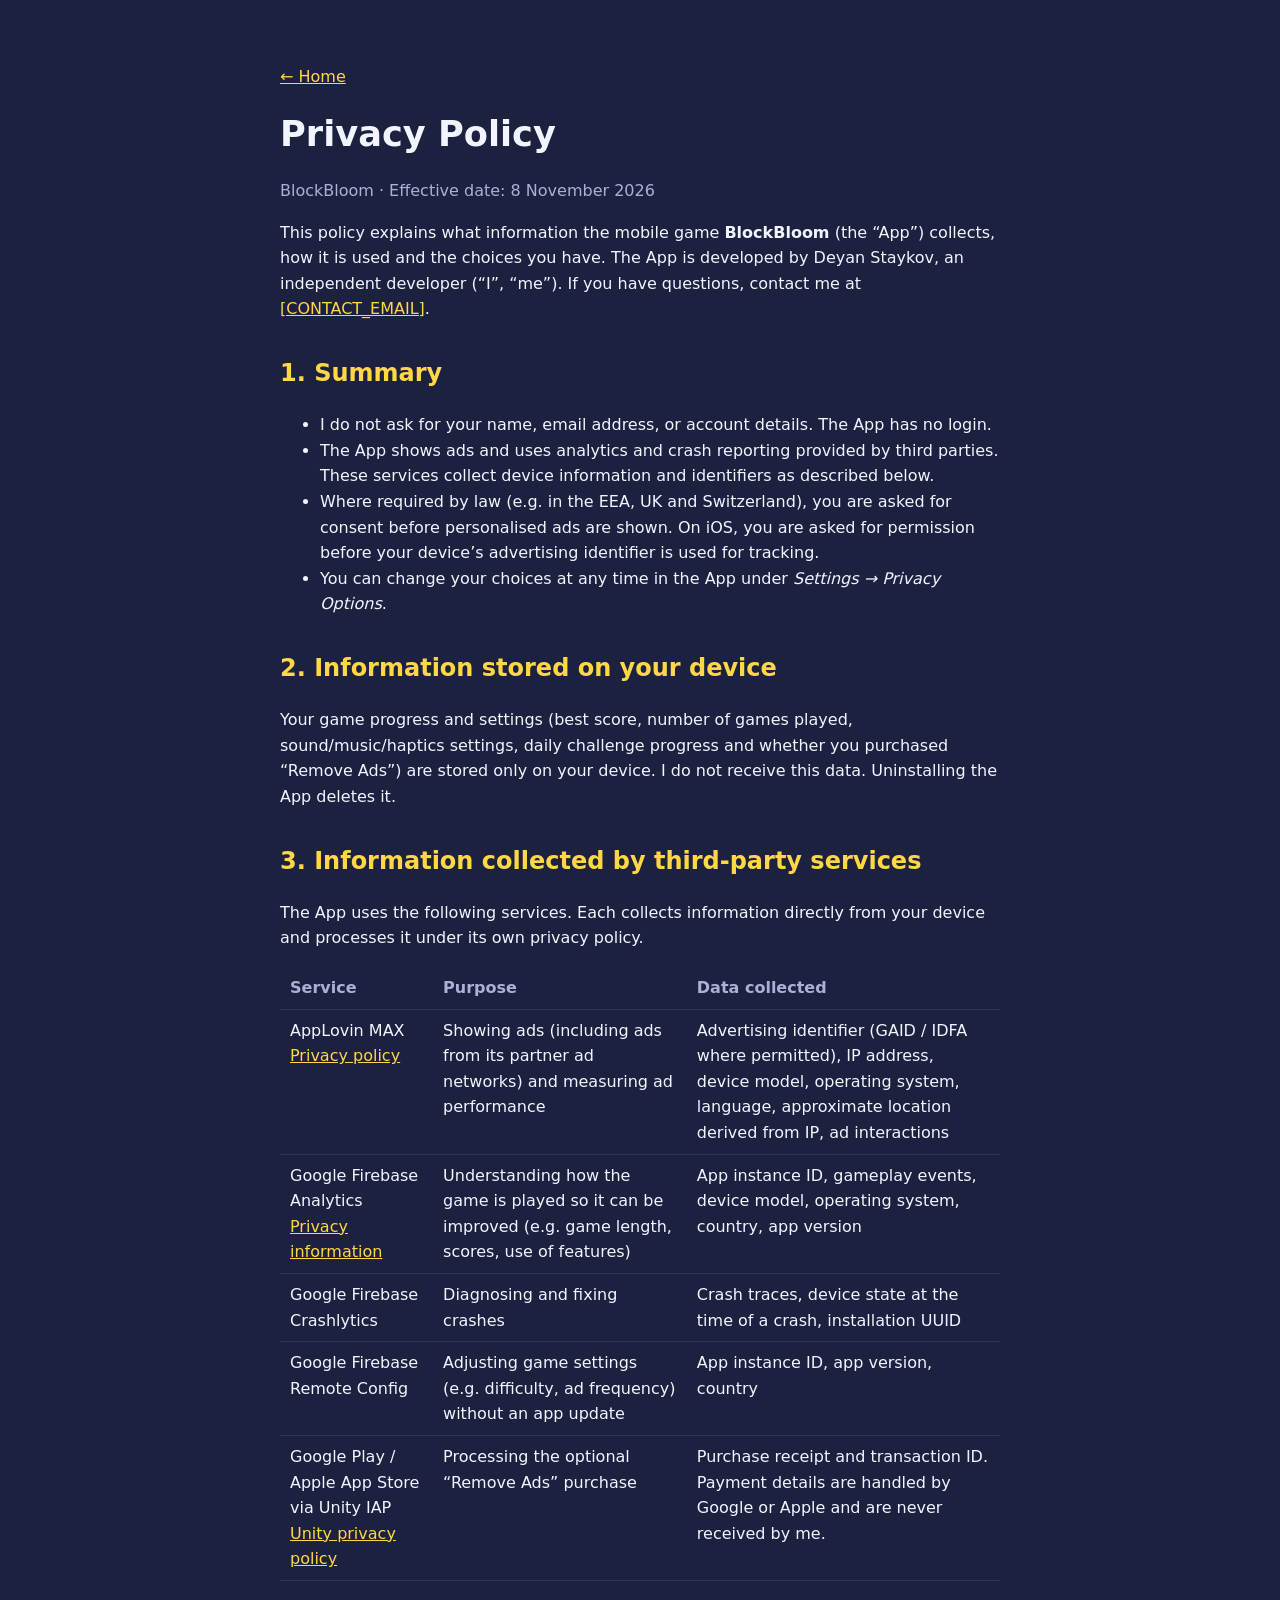
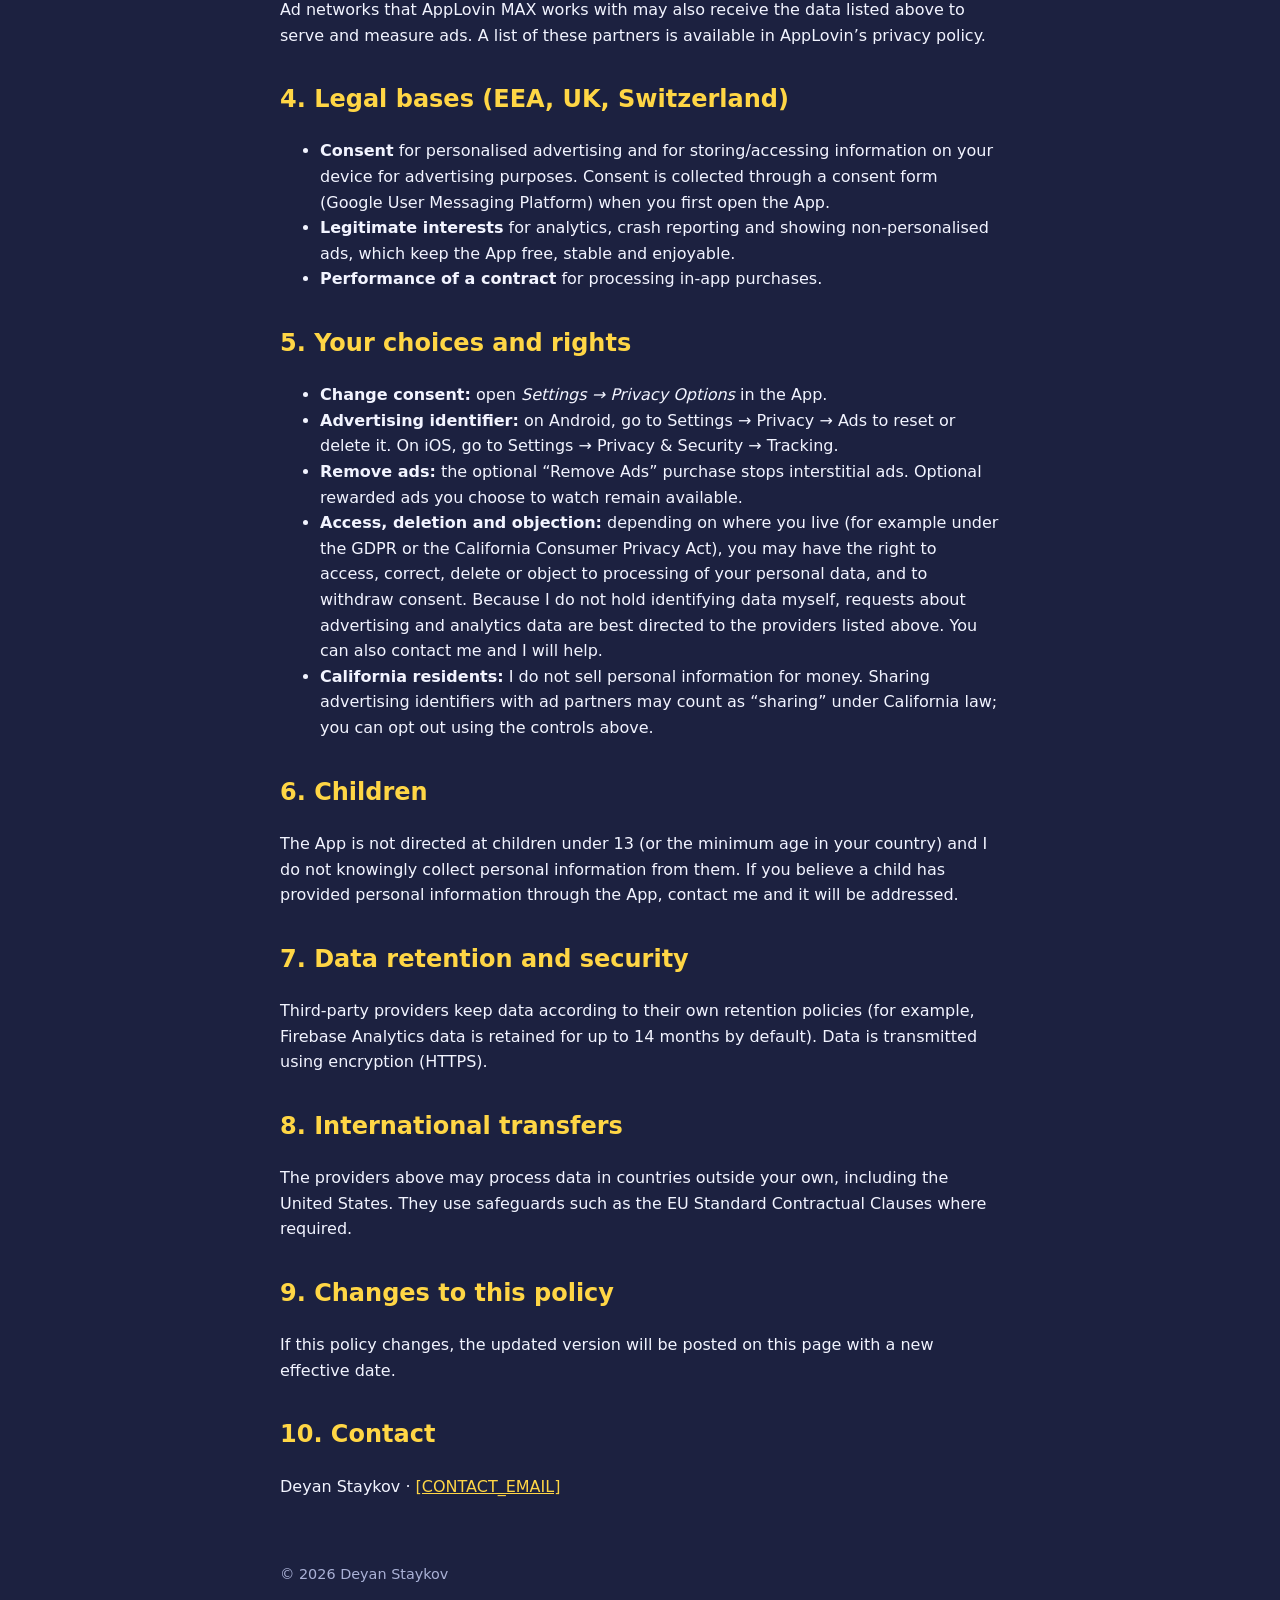
==== privacy/index.html @ 97994e6a "Initial commit" ====
<!DOCTYPE html>
<html lang="en">
<head>
  <meta charset="utf-8">
  <meta name="viewport" content="width=device-width, initial-scale=1">
  <title>Privacy Policy – BlockBloom</title>
  <link rel="stylesheet" href="/style.css">
</head>
<body>
  <main>
    <p><a href="/">← Home</a></p>
    <h1>Privacy Policy</h1>
    <p class="muted">BlockBloom · Effective date: 8 November 2026</p>

    <p>This policy explains what information the mobile game <strong>BlockBloom</strong> (the “App”) collects,
      how it is used and the choices you have. The App is developed by Deyan Staykov, an independent developer
      (“I”, “me”). If you have questions, contact me at <a href="mailto:[CONTACT_EMAIL]">[CONTACT_EMAIL]</a>.</p>

    <h2>1. Summary</h2>
    <ul>
      <li>I do not ask for your name, email address, or account details. The App has no login.</li>
      <li>The App shows ads and uses analytics and crash reporting provided by third parties. These services
        collect device information and identifiers as described below.</li>
      <li>Where required by law (e.g. in the EEA, UK and Switzerland), you are asked for consent before personalised
        ads are shown. On iOS, you are asked for permission before your device’s advertising identifier is used for tracking.</li>
      <li>You can change your choices at any time in the App under <em>Settings → Privacy Options</em>.</li>
    </ul>

    <h2>2. Information stored on your device</h2>
    <p>Your game progress and settings (best score, number of games played, sound/music/haptics settings, daily challenge
      progress and whether you purchased “Remove Ads”) are stored only on your device. I do not receive this data.
      Uninstalling the App deletes it.</p>

    <h2>3. Information collected by third-party services</h2>
    <p>The App uses the following services. Each collects information directly from your device and processes it under
      its own privacy policy.</p>
    <table>
      <tr><th>Service</th><th>Purpose</th><th>Data collected</th></tr>
      <tr>
        <td>AppLovin MAX<br><a href="https://www.applovin.com/privacy/">Privacy policy</a></td>
        <td>Showing ads (including ads from its partner ad networks) and measuring ad performance</td>
        <td>Advertising identifier (GAID / IDFA where permitted), IP address, device model, operating system, language,
          approximate location derived from IP, ad interactions</td>
      </tr>
      <tr>
        <td>Google Firebase Analytics<br><a href="https://firebase.google.com/support/privacy">Privacy information</a></td>
        <td>Understanding how the game is played so it can be improved (e.g. game length, scores, use of features)</td>
        <td>App instance ID, gameplay events, device model, operating system, country, app version</td>
      </tr>
      <tr>
        <td>Google Firebase Crashlytics</td>
        <td>Diagnosing and fixing crashes</td>
        <td>Crash traces, device state at the time of a crash, installation UUID</td>
      </tr>
      <tr>
        <td>Google Firebase Remote Config</td>
        <td>Adjusting game settings (e.g. difficulty, ad frequency) without an app update</td>
        <td>App instance ID, app version, country</td>
      </tr>
      <tr>
        <td>Google Play / Apple App Store via Unity IAP<br><a href="https://unity.com/legal/privacy-policy">Unity privacy policy</a></td>
        <td>Processing the optional “Remove Ads” purchase</td>
        <td>Purchase receipt and transaction ID. Payment details are handled by Google or Apple and are never received by me.</td>
      </tr>
    </table>
    <p>Ad networks that AppLovin MAX works with may also receive the data listed above to serve and measure ads.
      A list of these partners is available in AppLovin’s privacy policy.</p>

    <h2>4. Legal bases (EEA, UK, Switzerland)</h2>
    <ul>
      <li><strong>Consent</strong> for personalised advertising and for storing/accessing information on your device for advertising
        purposes. Consent is collected through a consent form (Google User Messaging Platform) when you first open the App.</li>
      <li><strong>Legitimate interests</strong> for analytics, crash reporting and showing non-personalised ads, which keep the App
        free, stable and enjoyable.</li>
      <li><strong>Performance of a contract</strong> for processing in-app purchases.</li>
    </ul>

    <h2>5. Your choices and rights</h2>
    <ul>
      <li><strong>Change consent:</strong> open <em>Settings → Privacy Options</em> in the App.</li>
      <li><strong>Advertising identifier:</strong> on Android, go to Settings → Privacy → Ads to reset or delete it.
        On iOS, go to Settings → Privacy &amp; Security → Tracking.</li>
      <li><strong>Remove ads:</strong> the optional “Remove Ads” purchase stops interstitial ads. Optional rewarded ads you choose to watch remain available.</li>
      <li><strong>Access, deletion and objection:</strong> depending on where you live (for example under the GDPR or the California
        Consumer Privacy Act), you may have the right to access, correct, delete or object to processing of your personal data,
        and to withdraw consent. Because I do not hold identifying data myself, requests about advertising and analytics data are
        best directed to the providers listed above. You can also contact me and I will help.</li>
      <li><strong>California residents:</strong> I do not sell personal information for money. Sharing advertising identifiers with ad
        partners may count as “sharing” under California law; you can opt out using the controls above.</li>
    </ul>

    <h2>6. Children</h2>
    <p>The App is not directed at children under 13 (or the minimum age in your country) and I do not knowingly collect personal
      information from them. If you believe a child has provided personal information through the App, contact me and it will be addressed.</p>

    <h2>7. Data retention and security</h2>
    <p>Third-party providers keep data according to their own retention policies (for example, Firebase Analytics data is retained
      for up to 14 months by default). Data is transmitted using encryption (HTTPS).</p>

    <h2>8. International transfers</h2>
    <p>The providers above may process data in countries outside your own, including the United States. They use safeguards such as
      the EU Standard Contractual Clauses where required.</p>

    <h2>9. Changes to this policy</h2>
    <p>If this policy changes, the updated version will be posted on this page with a new effective date.</p>

    <h2>10. Contact</h2>
    <p>Deyan Staykov · <a href="mailto:[CONTACT_EMAIL]">[CONTACT_EMAIL]</a></p>
  </main>
  <footer>© 2026 Deyan Staykov</footer>
</body>
</html>
---- style.css ----
:root {
  --bg: #1c2140;
  --card: #2b3359;
  --text: #f2f4ff;
  --muted: #aab1d6;
  --accent: #ffd645;
}

* { box-sizing: border-box; }

body {
  margin: 0;
  font-family: system-ui, -apple-system, "Segoe UI", Roboto, sans-serif;
  background: var(--bg);
  color: var(--text);
  line-height: 1.6;
}

main {
  max-width: 760px;
  margin: 0 auto;
  padding: 48px 20px 24px;
}

h1 { margin: 0 0 4px; font-size: 2.2rem; }
h2 { color: var(--accent); margin-top: 2rem; }
h3 { margin-top: 1.5rem; }

a { color: var(--accent); }

.lead { font-size: 1.15rem; color: var(--muted); margin-top: 0; }
.muted { color: var(--muted); }

.card {
  background: var(--card);
  border-radius: 14px;
  padding: 4px 22px 14px;
  margin-top: 28px;
}

table { border-collapse: collapse; width: 100%; margin: 12px 0; }
th, td { text-align: left; padding: 8px 10px; border-bottom: 1px solid var(--card); vertical-align: top; }
th { color: var(--muted); font-weight: 600; }

footer {
  max-width: 760px;
  margin: 0 auto;
  padding: 24px 20px 48px;
  color: var(--muted);
  font-size: 0.9rem;
}
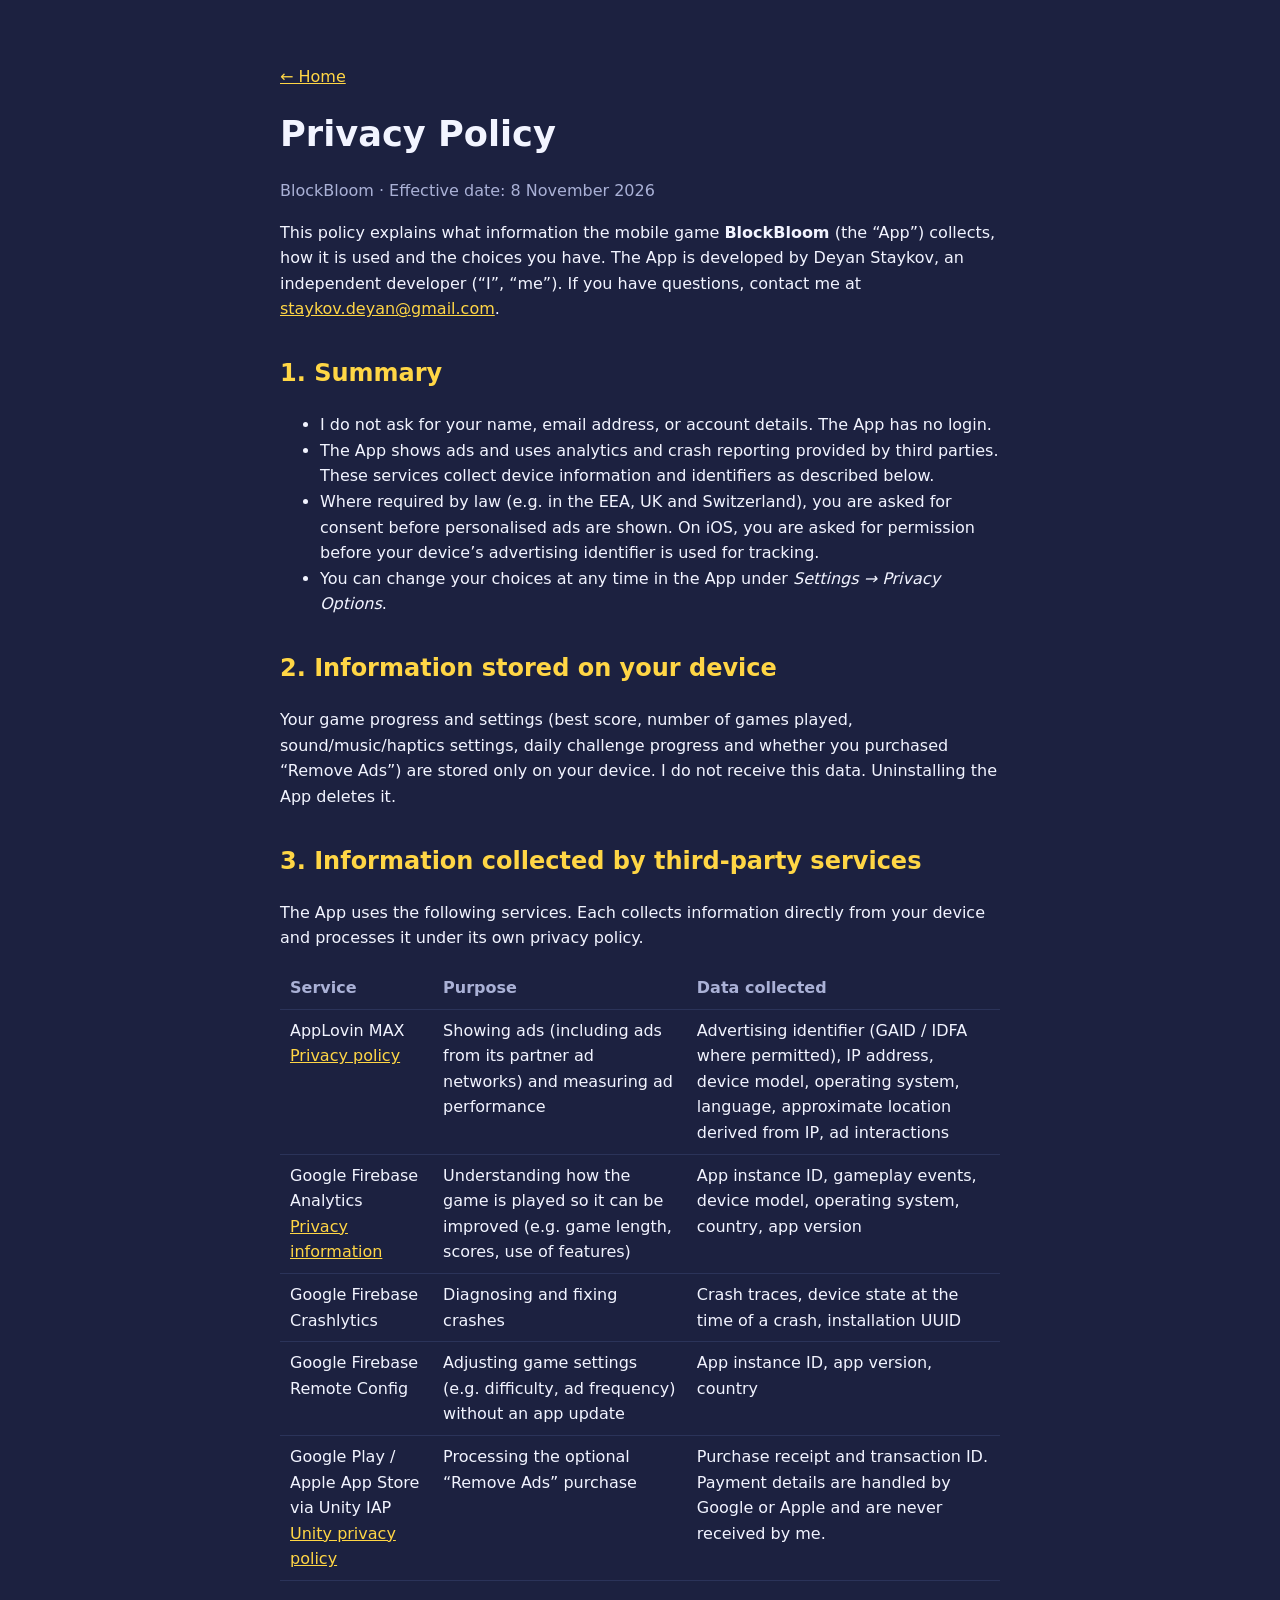
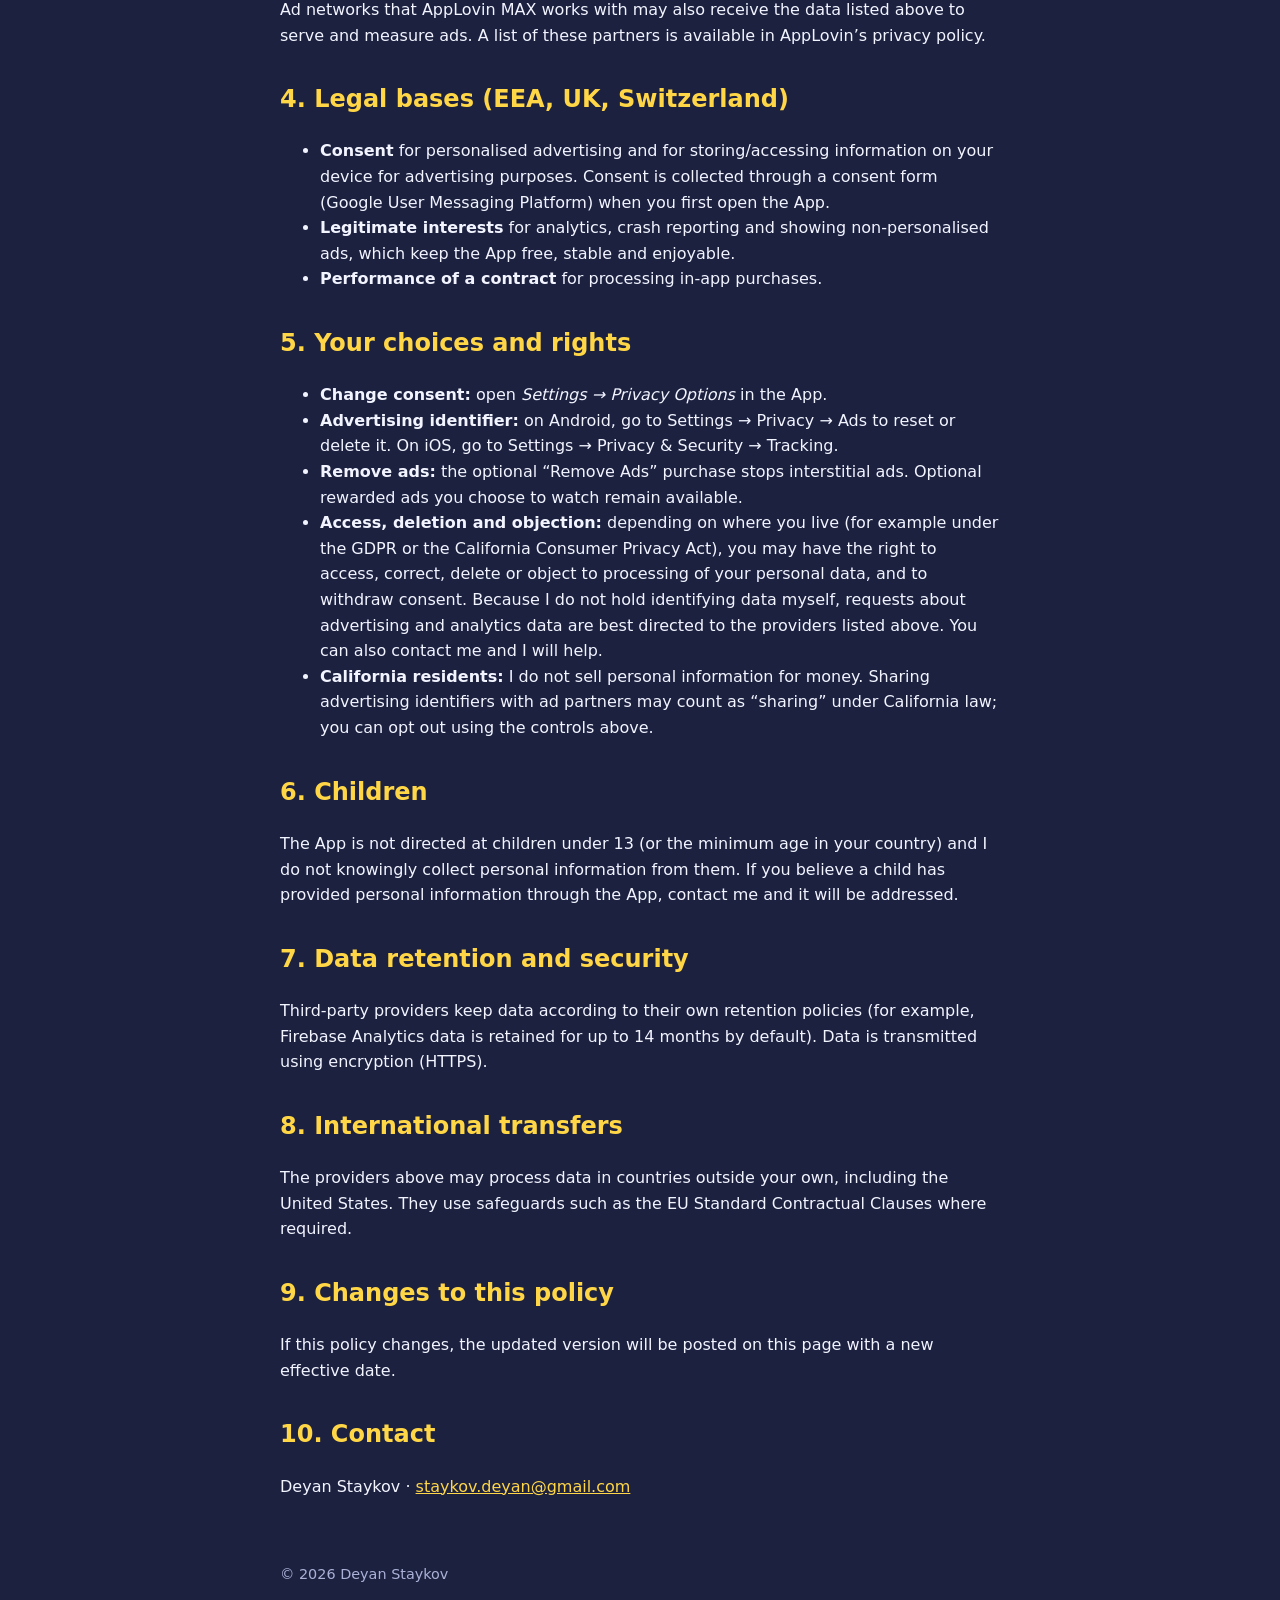
==== commit dbe0e5fd: "Fill in contact email; add .nojekyll Co-Authored-By: Claude Opus 5.5 <noreply@anthropic.com>" ====
--- a/privacy/index.html
+++ b/privacy/index.html
@@ -14,7 +14,7 @@
 
     <p>This policy explains what information the mobile game <strong>BlockBloom</strong> (the “App”) collects,
       how it is used and the choices you have. The App is developed by Deyan Staykov, an independent developer
-      (“I”, “me”). If you have questions, contact me at <a href="mailto:[CONTACT_EMAIL]">[CONTACT_EMAIL]</a>.</p>
+      (“I”, “me”). If you have questions, contact me at <a href="mailto:staykov.deyan@gmail.com">staykov.deyan@gmail.com</a>.</p>
 
     <h2>1. Summary</h2>
     <ul>
@@ -105,7 +105,7 @@
     <p>If this policy changes, the updated version will be posted on this page with a new effective date.</p>
 
     <h2>10. Contact</h2>
-    <p>Deyan Staykov · <a href="mailto:[CONTACT_EMAIL]">[CONTACT_EMAIL]</a></p>
+    <p>Deyan Staykov · <a href="mailto:staykov.deyan@gmail.com">staykov.deyan@gmail.com</a></p>
   </main>
   <footer>© 2026 Deyan Staykov</footer>
 </body>
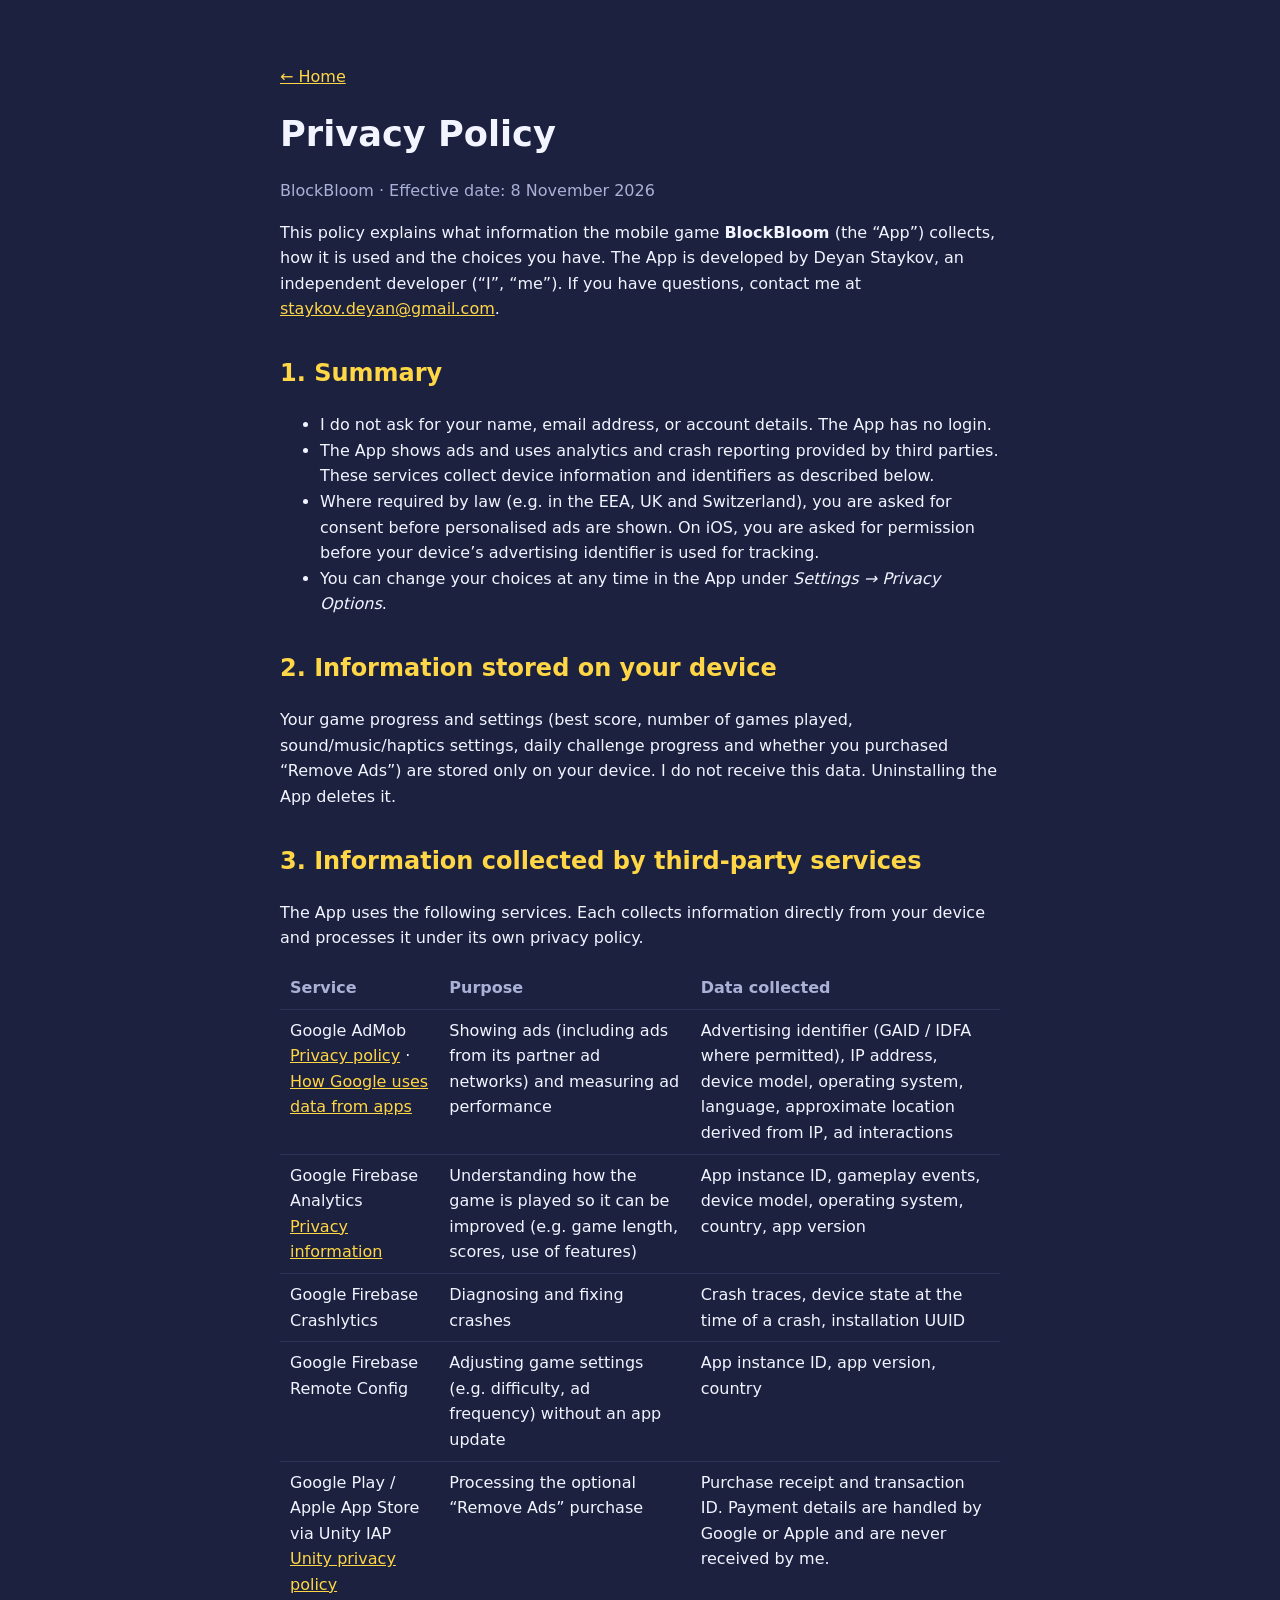
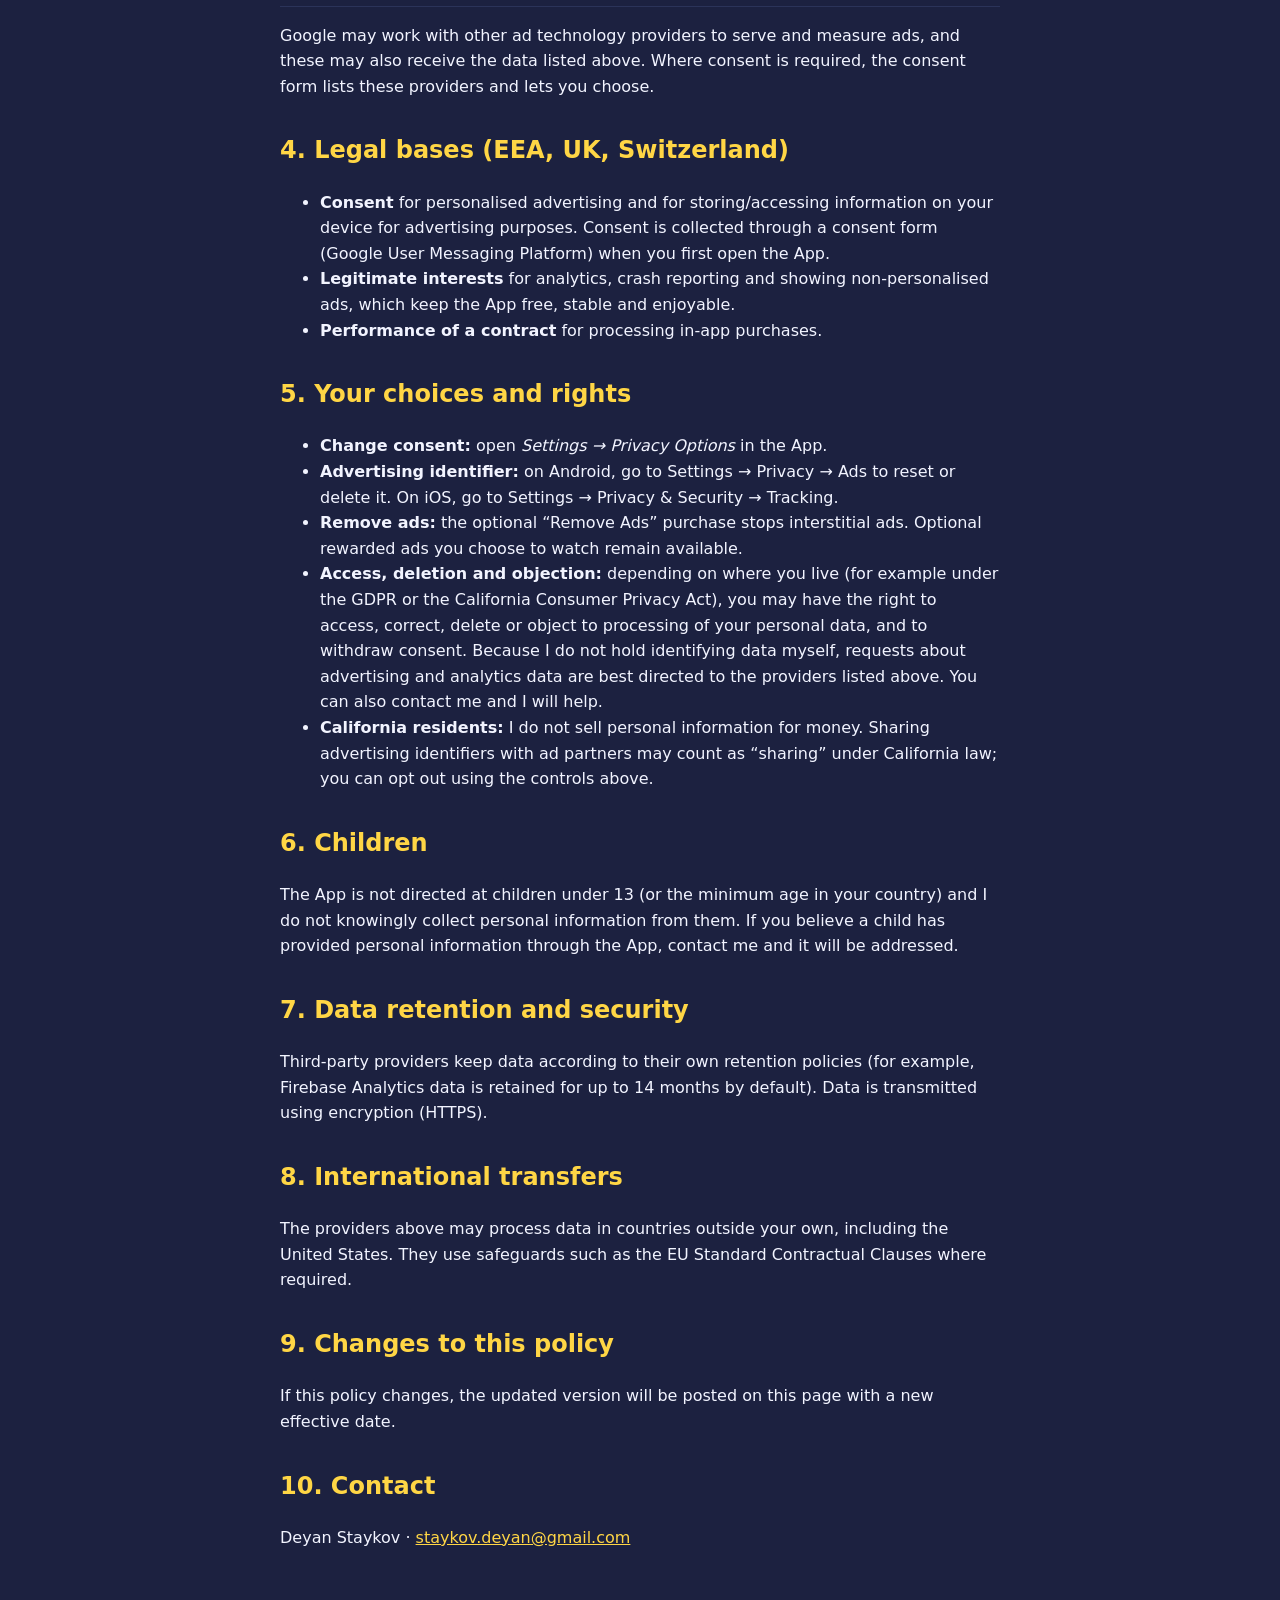
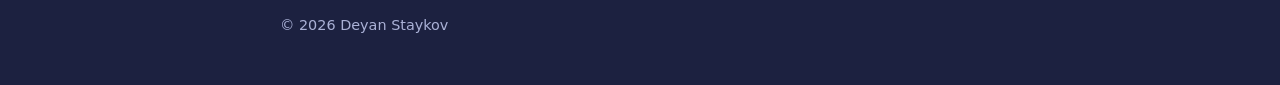
==== commit 6cd4408f: "Switch ad provider from AppLovin to Google AdMob Co-Authored-By: Claude Opus 5.5 <noreply@anthropic." ====
--- a/privacy/index.html
+++ b/privacy/index.html
@@ -37,7 +37,8 @@
     <table>
       <tr><th>Service</th><th>Purpose</th><th>Data collected</th></tr>
       <tr>
-        <td>AppLovin MAX<br><a href="https://www.applovin.com/privacy/">Privacy policy</a></td>
+        <td>Google AdMob<br><a href="https://policies.google.com/privacy">Privacy policy</a> ·
+          <a href="https://policies.google.com/technologies/partner-sites">How Google uses data from apps</a></td>
         <td>Showing ads (including ads from its partner ad networks) and measuring ad performance</td>
         <td>Advertising identifier (GAID / IDFA where permitted), IP address, device model, operating system, language,
           approximate location derived from IP, ad interactions</td>
@@ -63,8 +64,8 @@
         <td>Purchase receipt and transaction ID. Payment details are handled by Google or Apple and are never received by me.</td>
       </tr>
     </table>
-    <p>Ad networks that AppLovin MAX works with may also receive the data listed above to serve and measure ads.
-      A list of these partners is available in AppLovin’s privacy policy.</p>
+    <p>Google may work with other ad technology providers to serve and measure ads, and these may also receive the
+      data listed above. Where consent is required, the consent form lists these providers and lets you choose.</p>
 
     <h2>4. Legal bases (EEA, UK, Switzerland)</h2>
     <ul>
